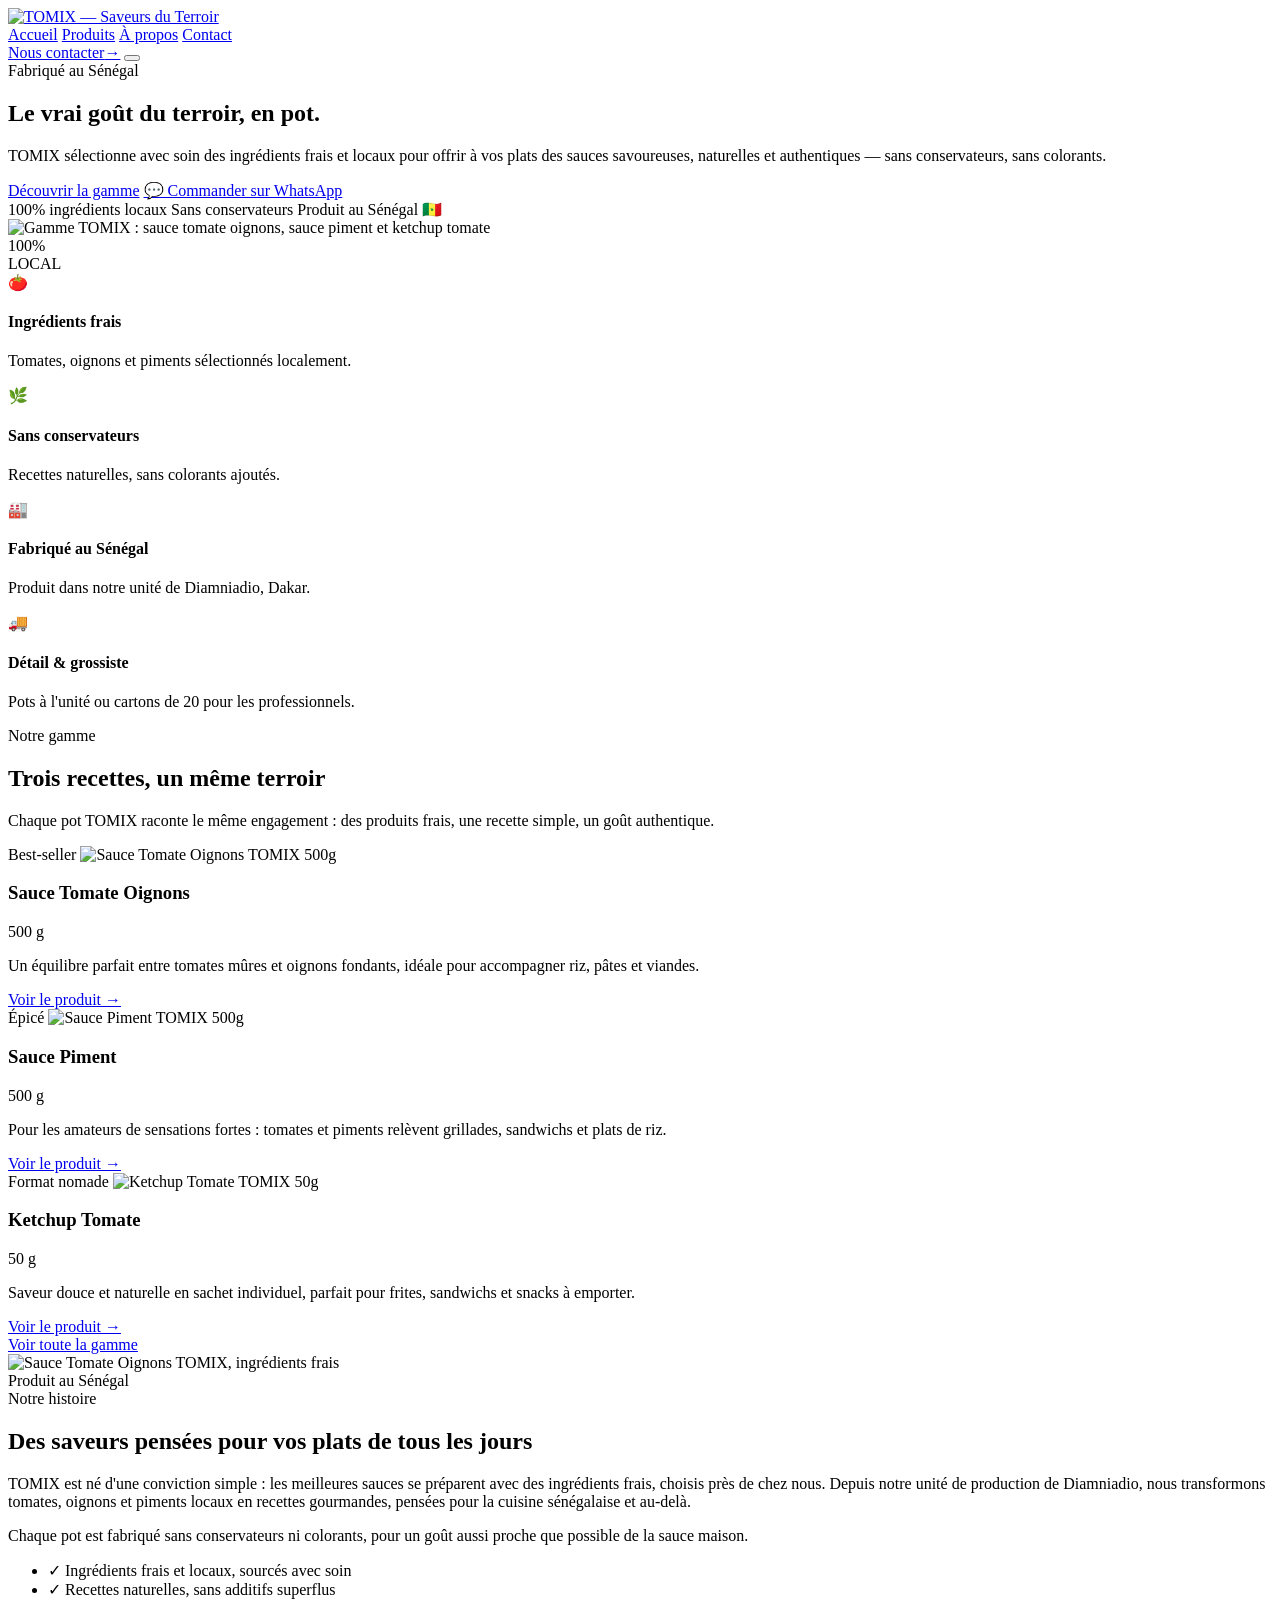
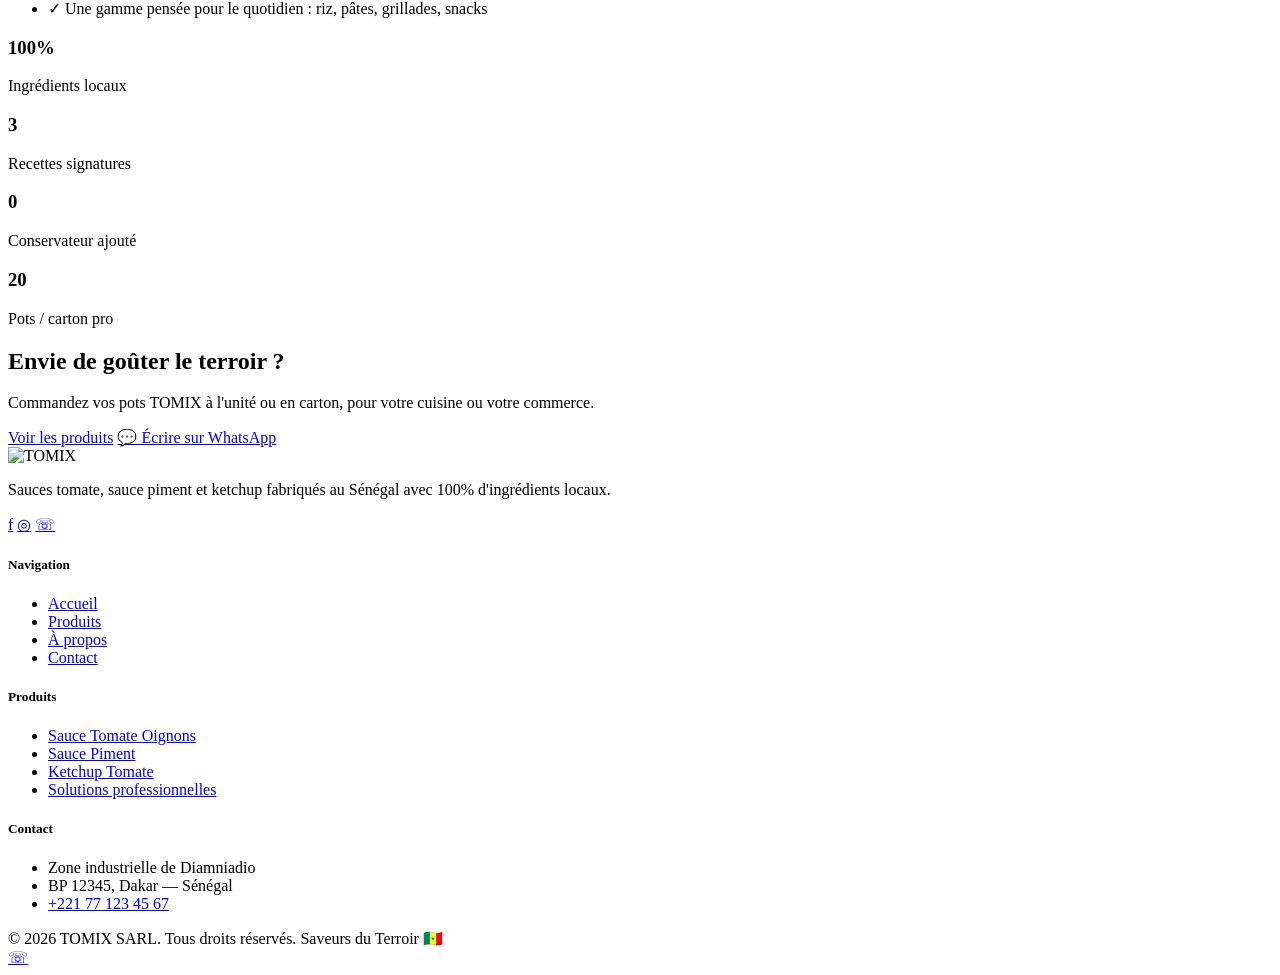
==== index.html @ 879a8680 "Add files via upload" ====
<!DOCTYPE html>
<html lang="fr">
<head>
<meta charset="UTF-8">
<meta name="viewport" content="width=device-width, initial-scale=1.0">
<title>TOMIX — Saveurs du Terroir | Sauces tomate & ketchup 100% locaux</title>
<meta name="description" content="TOMIX fabrique au Sénégal des sauces tomate oignons, sauces piment et ketchup 100% ingrédients locaux, sans conservateurs. Découvrez notre gamme.">
<link rel="icon" href="images/logo.jpg">
<link rel="stylesheet" href="css/style.css">
</head>
<body>

<header class="site-header">
  <div class="header-inner">
    <a href="index.html" class="brand">
      <img src="images/logo.jpg" alt="TOMIX — Saveurs du Terroir">
    </a>
    <nav class="main-nav">
      <a href="index.html" class="active">Accueil</a>
      <a href="produits.html">Produits</a>
      <a href="index.html#terroir">À propos</a>
      <a href="contact.html">Contact</a>
    </nav>
    <div class="header-cta">
      <a href="contact.html" class="btn btn-primary"><span class="long">Nous contacter</span><span aria-hidden="true">→</span></a>
      <button class="nav-toggle" aria-label="Ouvrir le menu" aria-expanded="false">
        <span></span><span></span><span></span>
      </button>
    </div>
  </div>
</header>

<!-- HERO -->
<section class="hero">
  <div class="container hero-inner">
    <div class="hero-text">
      <span class="eyebrow">Fabriqué au Sénégal</span>
      <h1>Le vrai goût du <span>terroir</span>, en pot.</h1>
      <p>TOMIX sélectionne avec soin des ingrédients frais et locaux pour offrir à vos plats des sauces savoureuses, naturelles et authentiques — sans conservateurs, sans colorants.</p>
      <div class="hero-actions">
        <a href="produits.html" class="btn btn-gold">Découvrir la gamme</a>
        <a href="https://wa.me/221771234567" target="_blank" rel="noopener" class="btn btn-outline">💬 Commander sur WhatsApp</a>
      </div>
      <div class="hero-badges">
        <span class="hero-badge"><span class="dot"></span>100% ingrédients locaux</span>
        <span class="hero-badge"><span class="dot"></span>Sans conservateurs</span>
        <span class="hero-badge"><span class="dot"></span>Produit au Sénégal 🇸🇳</span>
      </div>
    </div>
    <div class="hero-visual">
      <img src="images/gamme-produits.jpg" alt="Gamme TOMIX : sauce tomate oignons, sauce piment et ketchup tomate">
      <div class="hero-stamp">100%<br>LOCAL</div>
    </div>
  </div>
</section>

<div class="pattern-strip"></div>

<!-- ATOUTS -->
<section class="perks">
  <div class="container perks-grid">
    <div class="perk">
      <div class="icon">🍅</div>
      <h4>Ingrédients frais</h4>
      <p>Tomates, oignons et piments sélectionnés localement.</p>
    </div>
    <div class="perk">
      <div class="icon">🌿</div>
      <h4>Sans conservateurs</h4>
      <p>Recettes naturelles, sans colorants ajoutés.</p>
    </div>
    <div class="perk">
      <div class="icon">🏭</div>
      <h4>Fabriqué au Sénégal</h4>
      <p>Produit dans notre unité de Diamniadio, Dakar.</p>
    </div>
    <div class="perk">
      <div class="icon">🚚</div>
      <h4>Détail & grossiste</h4>
      <p>Pots à l'unité ou cartons de 20 pour les professionnels.</p>
    </div>
  </div>
</section>

<!-- GAMME (aperçu) -->
<section class="section" id="gamme">
  <div class="container">
    <div class="section-head">
      <span class="eyebrow">Notre gamme</span>
      <h2>Trois recettes, un même terroir</h2>
      <p>Chaque pot TOMIX raconte le même engagement : des produits frais, une recette simple, un goût authentique.</p>
    </div>

    <div class="product-preview-grid">
      <article class="pp-card">
        <div class="pp-media">
          <span class="pp-tag">Best-seller</span>
          <img src="images/sauce-oignons-lifestyle.jpg" alt="Sauce Tomate Oignons TOMIX 500g">
        </div>
        <div class="pp-body">
          <h3>Sauce Tomate Oignons</h3>
          <span class="weight">500 g</span>
          <p class="desc">Un équilibre parfait entre tomates mûres et oignons fondants, idéale pour accompagner riz, pâtes et viandes.</p>
          <a href="produits.html#tomate-oignons" class="pp-link">Voir le produit →</a>
        </div>
      </article>

      <article class="pp-card">
        <div class="pp-media">
          <span class="pp-tag">Épicé</span>
          <img src="images/sauce-piment-lifestyle.jpg" alt="Sauce Piment TOMIX 500g">
        </div>
        <div class="pp-body">
          <h3>Sauce Piment</h3>
          <span class="weight">500 g</span>
          <p class="desc">Pour les amateurs de sensations fortes : tomates et piments relèvent grillades, sandwichs et plats de riz.</p>
          <a href="produits.html#piment" class="pp-link">Voir le produit →</a>
        </div>
      </article>

      <article class="pp-card">
        <div class="pp-media">
          <span class="pp-tag">Format nomade</span>
          <img src="images/ketchup-lifestyle.jpg" alt="Ketchup Tomate TOMIX 50g">
        </div>
        <div class="pp-body">
          <h3>Ketchup Tomate</h3>
          <span class="weight">50 g</span>
          <p class="desc">Saveur douce et naturelle en sachet individuel, parfait pour frites, sandwichs et snacks à emporter.</p>
          <a href="produits.html#ketchup" class="pp-link">Voir le produit →</a>
        </div>
      </article>
    </div>

    <div class="center-cta">
      <a href="produits.html" class="btn btn-primary">Voir toute la gamme</a>
    </div>
  </div>
</section>

<!-- TERROIR / A PROPOS -->
<section class="section on-sand" id="terroir">
  <div class="container terroir">
    <div class="terroir-media">
      <img src="images/sauce-oignons-lifestyle.jpg" alt="Sauce Tomate Oignons TOMIX, ingrédients frais">
      <div class="flag-chip">
        <span class="flagbar"><span></span><span></span><span></span></span>
        Produit au Sénégal
      </div>
    </div>
    <div class="terroir-text">
      <span class="eyebrow">Notre histoire</span>
      <h2>Des saveurs pensées pour vos plats de tous les jours</h2>
      <p>TOMIX est né d'une conviction simple : les meilleures sauces se préparent avec des ingrédients frais, choisis près de chez nous. Depuis notre unité de production de Diamniadio, nous transformons tomates, oignons et piments locaux en recettes gourmandes, pensées pour la cuisine sénégalaise et au-delà.</p>
      <p>Chaque pot est fabriqué sans conservateurs ni colorants, pour un goût aussi proche que possible de la sauce maison.</p>
      <ul class="terroir-list">
        <li><span class="mark">✓</span> Ingrédients frais et locaux, sourcés avec soin</li>
        <li><span class="mark">✓</span> Recettes naturelles, sans additifs superflus</li>
        <li><span class="mark">✓</span> Une gamme pensée pour le quotidien : riz, pâtes, grillades, snacks</li>
      </ul>
    </div>
  </div>
</section>

<!-- CHIFFRES -->
<section class="section on-dark">
  <div class="container">
    <div class="stats-grid">
      <div class="stat"><h3>100%</h3><p>Ingrédients locaux</p></div>
      <div class="stat"><h3>3</h3><p>Recettes signatures</p></div>
      <div class="stat"><h3>0</h3><p>Conservateur ajouté</p></div>
      <div class="stat"><h3>20</h3><p>Pots / carton pro</p></div>
    </div>
  </div>
</section>

<div class="pattern-strip thin"></div>

<!-- CTA FINAL -->
<section class="final-cta">
  <div class="container">
    <h2>Envie de goûter le terroir ?</h2>
    <p>Commandez vos pots TOMIX à l'unité ou en carton, pour votre cuisine ou votre commerce.</p>
    <div class="actions">
      <a href="produits.html" class="btn btn-gold">Voir les produits</a>
      <a href="https://wa.me/221771234567" target="_blank" rel="noopener" class="btn btn-outline">💬 Écrire sur WhatsApp</a>
    </div>
  </div>
</section>

<footer class="site-footer">
  <div class="container">
    <div class="footer-grid">
      <div class="footer-brand">
        <img src="images/logo.jpg" alt="TOMIX">
        <p>Sauces tomate, sauce piment et ketchup fabriqués au Sénégal avec 100% d'ingrédients locaux.</p>
        <div class="footer-social">
          <a href="#" aria-label="Facebook">f</a>
          <a href="#" aria-label="Instagram">◎</a>
          <a href="https://wa.me/221771234567" target="_blank" rel="noopener" aria-label="WhatsApp">☏</a>
        </div>
      </div>
      <div class="footer-col">
        <h5>Navigation</h5>
        <ul>
          <li><a href="index.html">Accueil</a></li>
          <li><a href="produits.html">Produits</a></li>
          <li><a href="index.html#terroir">À propos</a></li>
          <li><a href="contact.html">Contact</a></li>
        </ul>
      </div>
      <div class="footer-col">
        <h5>Produits</h5>
        <ul>
          <li><a href="produits.html#tomate-oignons">Sauce Tomate Oignons</a></li>
          <li><a href="produits.html#piment">Sauce Piment</a></li>
          <li><a href="produits.html#ketchup">Ketchup Tomate</a></li>
          <li><a href="produits.html#pro">Solutions professionnelles</a></li>
        </ul>
      </div>
      <div class="footer-col">
        <h5>Contact</h5>
        <ul>
          <li>Zone industrielle de Diamniadio</li>
          <li>BP 12345, Dakar — Sénégal</li>
          <li><a href="tel:+221771234567">+221 77 123 45 67</a></li>
        </ul>
      </div>
    </div>
    <div class="footer-bottom">
      <span>© 2026 TOMIX SARL. Tous droits réservés.</span>
      <span>Saveurs du Terroir 🇸🇳</span>
    </div>
  </div>
</footer>

<a href="https://wa.me/221771234567" target="_blank" rel="noopener" class="whatsapp-float" aria-label="Contacter TOMIX sur WhatsApp">☏</a>

<script src="js/script.js"></script>
</body>
</html>
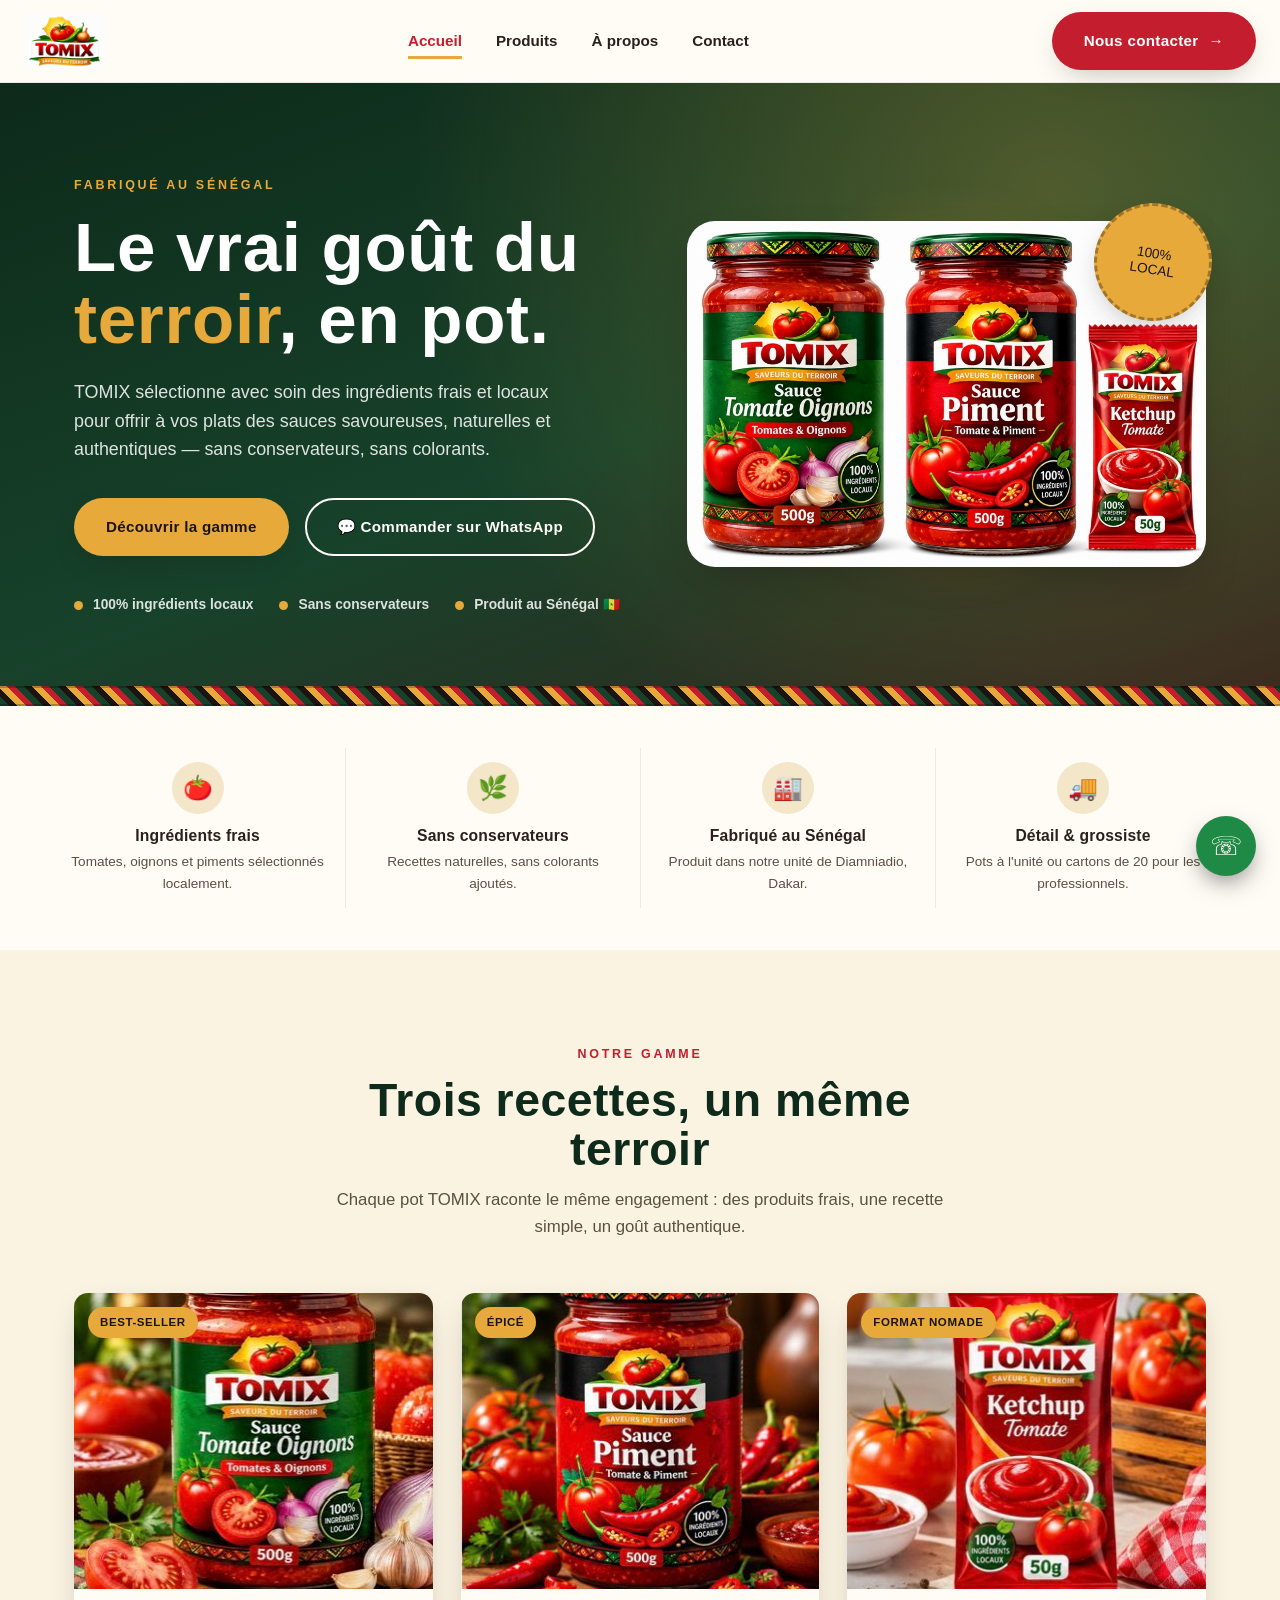
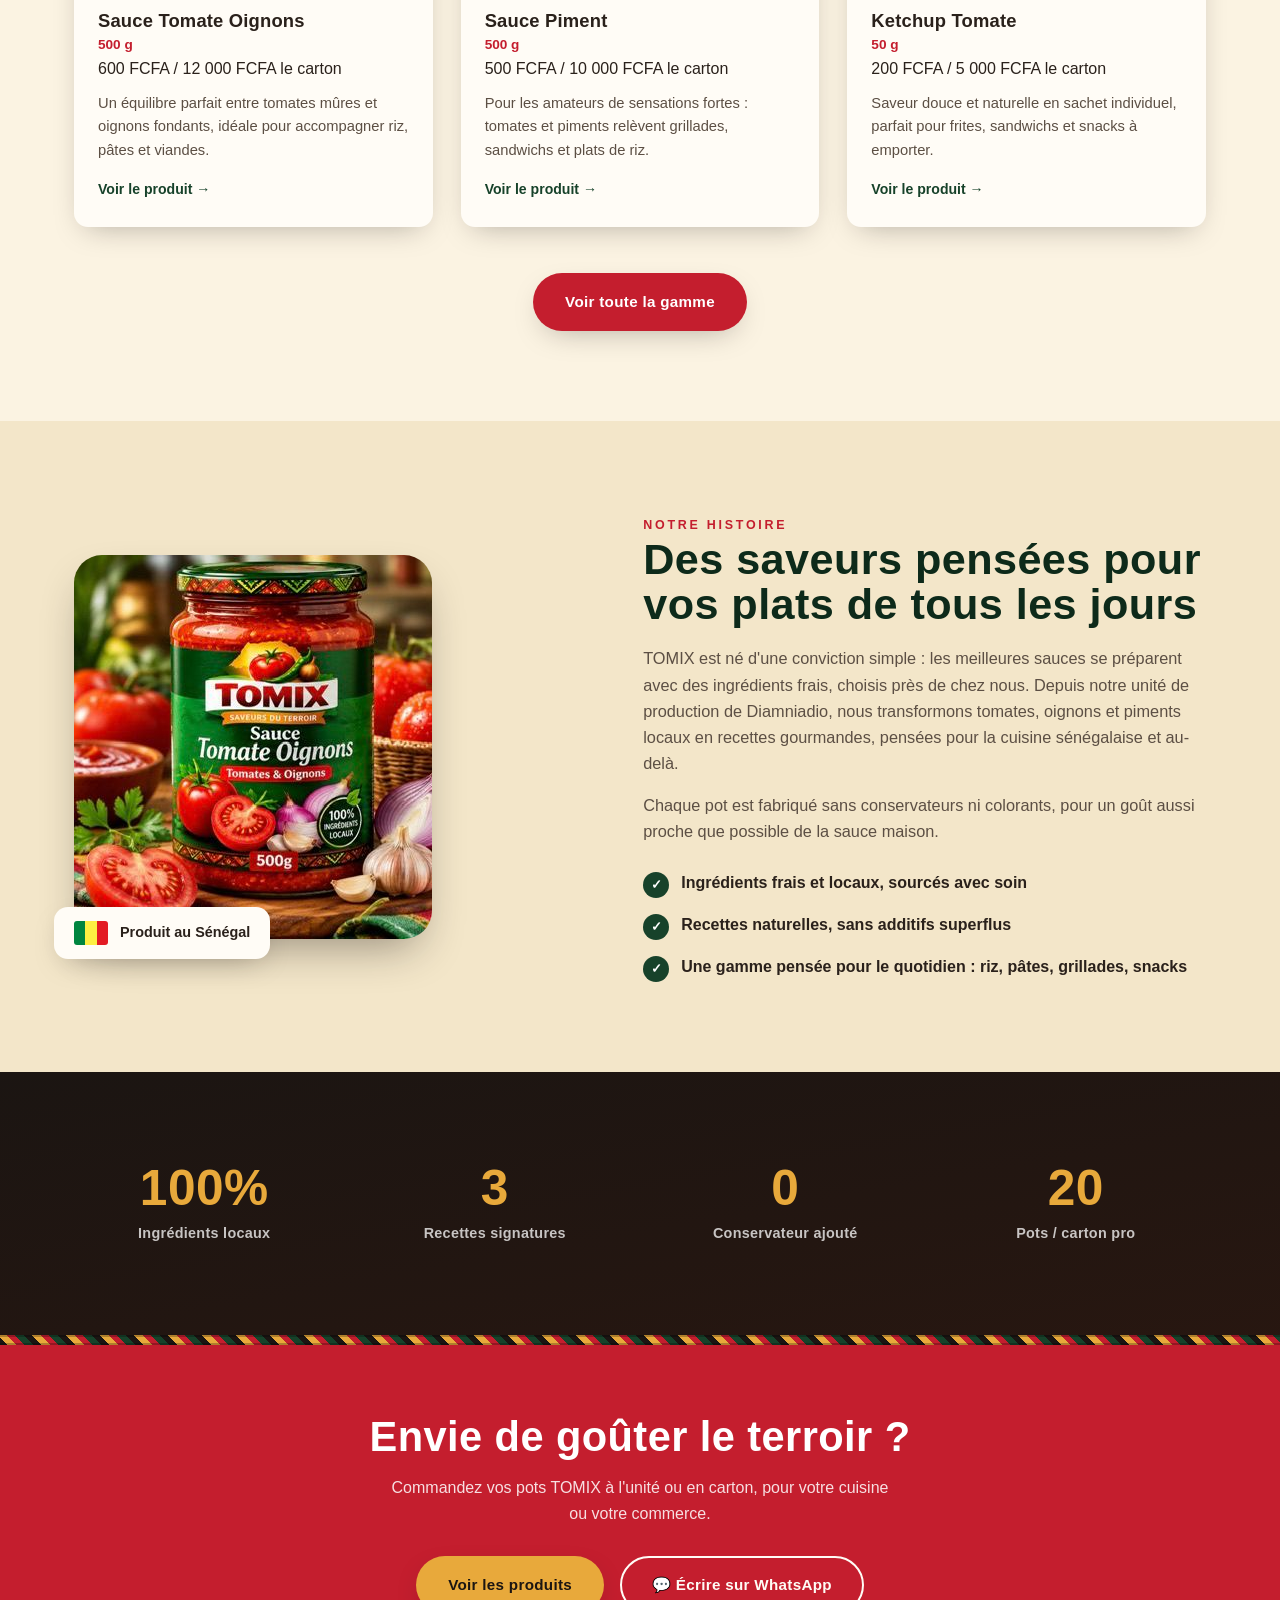
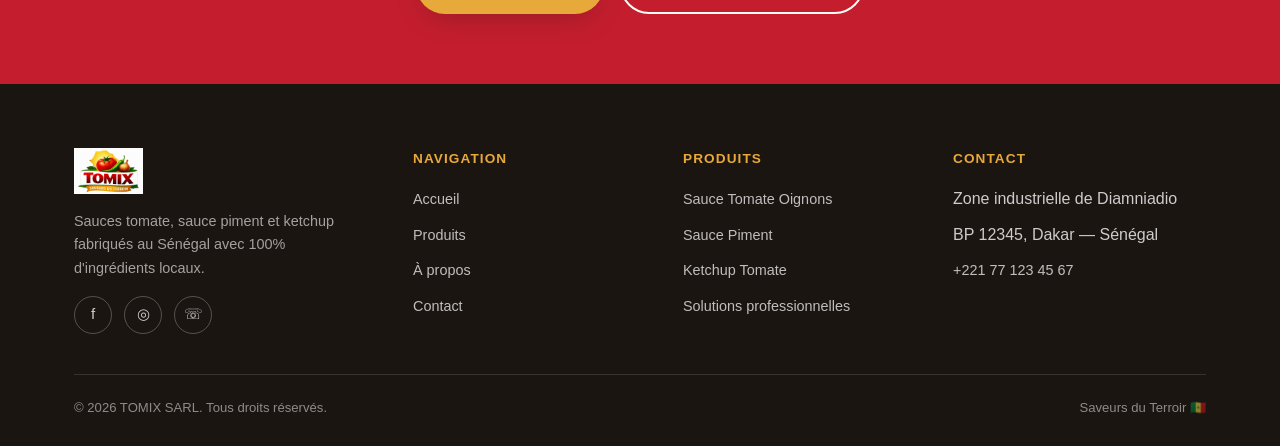
==== commit f209954c: "Update index.html" ====
--- a/index.html
+++ b/index.html
@@ -100,6 +100,7 @@
         <div class="pp-body">
           <h3>Sauce Tomate Oignons</h3>
           <span class="weight">500 g</span>
+          <span class="price">600 FCFA / 12 000 FCFA le carton</span>
           <p class="desc">Un équilibre parfait entre tomates mûres et oignons fondants, idéale pour accompagner riz, pâtes et viandes.</p>
           <a href="produits.html#tomate-oignons" class="pp-link">Voir le produit →</a>
         </div>
@@ -113,6 +114,7 @@
         <div class="pp-body">
           <h3>Sauce Piment</h3>
           <span class="weight">500 g</span>
+          <span class="price">500 FCFA / 10 000 FCFA le carton</span>
           <p class="desc">Pour les amateurs de sensations fortes : tomates et piments relèvent grillades, sandwichs et plats de riz.</p>
           <a href="produits.html#piment" class="pp-link">Voir le produit →</a>
         </div>
@@ -126,6 +128,7 @@
         <div class="pp-body">
           <h3>Ketchup Tomate</h3>
           <span class="weight">50 g</span>
+          <span class="price">200 FCFA / 5 000 FCFA le carton</span>
           <p class="desc">Saveur douce et naturelle en sachet individuel, parfait pour frites, sandwichs et snacks à emporter.</p>
           <a href="produits.html#ketchup" class="pp-link">Voir le produit →</a>
         </div>
--- a/css/style.css
+++ b/css/style.css
@@ -0,0 +1,795 @@
+/* =========================================================
+   TOMIX — Saveurs du Terroir
+   Feuille de style principale
+   ========================================================= */
+
+@import url('https://fonts.googleapis.com/css2?family=Anton&family=Work+Sans:ital,wght@0,400;0,500;0,600;0,700;0,800;1,400&display=swap');
+
+:root {
+  /* Palette — puisée dans les emballages TOMIX */
+  --tomix-red: #C41E2E;
+  --tomix-red-dark: #7E1019;
+  --tomix-red-darker: #530B11;
+  --tomix-green: #17422A;
+  --tomix-green-dark: #0D2A1A;
+  --tomix-green-light: #2B6B44;
+  --tomix-gold: #E8A93B;
+  --tomix-gold-dark: #C4841D;
+  --tomix-black: #1B1512;
+  --cream: #FBF3E2;
+  --sand: #F3E6C9;
+  --paper: #FFFCF6;
+  --ink: #2A211B;
+  --ink-soft: #5C4F44;
+
+  --font-display: 'Anton', 'Arial Narrow', sans-serif;
+  --font-body: 'Work Sans', -apple-system, BlinkMacSystemFont, sans-serif;
+
+  --radius-sm: 6px;
+  --radius-md: 14px;
+  --radius-lg: 28px;
+
+  --shadow-soft: 0 10px 30px -12px rgba(27, 21, 18, 0.35);
+  --shadow-lift: 0 20px 45px -15px rgba(27, 21, 18, 0.45);
+}
+
+* { margin: 0; padding: 0; box-sizing: border-box; }
+
+html { scroll-behavior: smooth; }
+
+body {
+  font-family: var(--font-body);
+  color: var(--ink);
+  background: var(--cream);
+  line-height: 1.6;
+  overflow-x: hidden;
+}
+
+img { max-width: 100%; display: block; }
+
+a { color: inherit; text-decoration: none; }
+
+ul { list-style: none; }
+
+.container {
+  width: 100%;
+  max-width: 1180px;
+  margin: 0 auto;
+  padding: 0 24px;
+}
+
+h1, h2, h3, h4 {
+  font-family: var(--font-display);
+  letter-spacing: 0.01em;
+  line-height: 1.05;
+  color: var(--tomix-green-dark);
+}
+
+.eyebrow {
+  font-family: var(--font-body);
+  font-weight: 800;
+  font-size: 0.78rem;
+  letter-spacing: 0.22em;
+  text-transform: uppercase;
+  color: var(--tomix-red);
+}
+
+.section-head {
+  text-align: center;
+  max-width: 620px;
+  margin: 0 auto 52px;
+}
+.section-head h2 { font-size: clamp(2rem, 4vw, 2.9rem); margin-top: 10px; }
+.section-head p { margin-top: 14px; color: var(--ink-soft); font-size: 1.05rem; }
+
+/* =========================================================
+   Motif "wax" — signature graphique répétée du losange
+   ========================================================= */
+.pattern-strip {
+  height: 20px;
+  width: 100%;
+  background:
+    repeating-linear-gradient(45deg,
+      var(--tomix-gold) 0 6px,
+      var(--tomix-red) 6px 12px,
+      var(--tomix-green) 12px 18px,
+      var(--tomix-black) 18px 24px);
+  background-size: 34px 34px;
+  border-top: 2px solid rgba(0,0,0,.25);
+  border-bottom: 2px solid rgba(0,0,0,.25);
+}
+.pattern-strip.thin { height: 10px; }
+
+/* =========================================================
+   Boutons
+   ========================================================= */
+.btn {
+  display: inline-flex;
+  align-items: center;
+  gap: 10px;
+  padding: 15px 30px;
+  border-radius: 999px;
+  font-weight: 700;
+  font-size: 0.95rem;
+  letter-spacing: 0.02em;
+  border: 2px solid transparent;
+  cursor: pointer;
+  transition: transform .18s ease, box-shadow .18s ease, background .18s ease, color .18s ease;
+  white-space: nowrap;
+}
+.btn:hover { transform: translateY(-3px); }
+
+.btn-primary {
+  background: var(--tomix-red);
+  color: #fff;
+  box-shadow: var(--shadow-soft);
+}
+.btn-primary:hover { background: var(--tomix-red-dark); box-shadow: var(--shadow-lift); }
+
+.btn-gold {
+  background: var(--tomix-gold);
+  color: var(--tomix-black);
+  box-shadow: var(--shadow-soft);
+}
+.btn-gold:hover { background: var(--tomix-gold-dark); box-shadow: var(--shadow-lift); }
+
+.btn-outline {
+  background: transparent;
+  border-color: currentColor;
+  color: var(--paper);
+}
+.btn-outline:hover { background: rgba(255,255,255,.12); }
+
+.btn-outline-dark {
+  background: transparent;
+  border-color: var(--tomix-green);
+  color: var(--tomix-green);
+}
+.btn-outline-dark:hover { background: var(--tomix-green); color: #fff; }
+
+.btn-whatsapp {
+  background: #1F8A45;
+  color: #fff;
+}
+.btn-whatsapp:hover { background: #166A34; }
+
+/* =========================================================
+   Header
+   ========================================================= */
+.site-header {
+  position: sticky;
+  top: 0;
+  z-index: 100;
+  background: var(--paper);
+  border-bottom: 1px solid rgba(27,21,18,.08);
+}
+.header-inner {
+  display: flex;
+  align-items: center;
+  justify-content: space-between;
+  padding: 12px 24px;
+  gap: 20px;
+}
+.brand {
+  display: flex;
+  align-items: center;
+  gap: 10px;
+}
+.brand img { height: 54px; width: auto; }
+
+.main-nav {
+  display: flex;
+  align-items: center;
+  gap: 34px;
+}
+.main-nav a {
+  font-weight: 600;
+  font-size: 0.95rem;
+  color: var(--ink);
+  position: relative;
+  padding: 6px 0;
+}
+.main-nav a::after {
+  content: "";
+  position: absolute;
+  left: 0; bottom: 0;
+  width: 0%;
+  height: 3px;
+  background: var(--tomix-gold);
+  transition: width .2s ease;
+}
+.main-nav a:hover::after,
+.main-nav a.active::after { width: 100%; }
+.main-nav a.active { color: var(--tomix-red); }
+
+.header-cta { display: flex; align-items: center; gap: 14px; }
+
+.nav-toggle {
+  display: none;
+  flex-direction: column;
+  gap: 5px;
+  background: none;
+  border: none;
+  cursor: pointer;
+  padding: 6px;
+}
+.nav-toggle span {
+  width: 26px;
+  height: 3px;
+  background: var(--tomix-green-dark);
+  border-radius: 3px;
+}
+
+/* =========================================================
+   Hero (Accueil)
+   ========================================================= */
+.hero {
+  position: relative;
+  background:
+    radial-gradient(circle at 82% 18%, rgba(232,169,59,.28), transparent 55%),
+    linear-gradient(160deg, var(--tomix-green-dark) 0%, var(--tomix-green) 55%, var(--tomix-red-darker) 145%);
+  color: var(--paper);
+  overflow: hidden;
+}
+.hero-inner {
+  display: grid;
+  grid-template-columns: 1.05fr 0.95fr;
+  align-items: center;
+  gap: 40px;
+  padding: 88px 24px 70px;
+}
+.hero-text .eyebrow { color: var(--tomix-gold); }
+.hero-text h1 {
+  font-size: clamp(2.6rem, 5.4vw, 4.4rem);
+  color: #fff;
+  margin: 14px 0 22px;
+}
+.hero-text h1 span { color: var(--tomix-gold); }
+.hero-text p {
+  font-size: 1.12rem;
+  color: rgba(255,255,255,.86);
+  max-width: 480px;
+  margin-bottom: 34px;
+}
+.hero-actions { display: flex; flex-wrap: wrap; gap: 16px; margin-bottom: 38px; }
+
+.hero-badges {
+  display: flex;
+  gap: 26px;
+  flex-wrap: wrap;
+}
+.hero-badge {
+  display: flex;
+  align-items: center;
+  gap: 10px;
+  font-size: 0.86rem;
+  font-weight: 600;
+  color: rgba(255,255,255,.85);
+}
+.hero-badge .dot {
+  width: 9px; height: 9px; border-radius: 50%;
+  background: var(--tomix-gold);
+  flex-shrink: 0;
+}
+
+.hero-visual {
+  position: relative;
+  display: flex;
+  justify-content: center;
+  align-items: center;
+}
+.hero-visual::before {
+  content: "";
+  position: absolute;
+  width: 420px; height: 420px;
+  max-width: 90%;
+  background: radial-gradient(circle, rgba(232,169,59,.35), transparent 70%);
+  filter: blur(10px);
+}
+.hero-visual img {
+  position: relative;
+  border-radius: var(--radius-lg);
+  box-shadow: var(--shadow-lift);
+  max-width: 100%;
+}
+.hero-stamp {
+  position: absolute;
+  top: -18px;
+  right: -6px;
+  width: 118px; height: 118px;
+  border-radius: 50%;
+  background: var(--tomix-gold);
+  color: var(--tomix-black);
+  display: flex;
+  align-items: center;
+  justify-content: center;
+  text-align: center;
+  font-family: var(--font-display);
+  font-size: 0.85rem;
+  line-height: 1.15;
+  transform: rotate(9deg);
+  box-shadow: var(--shadow-soft);
+  border: 3px dashed rgba(27,21,18,.35);
+  padding: 8px;
+}
+
+/* =========================================================
+   Bandeau "atouts"
+   ========================================================= */
+.perks {
+  background: var(--paper);
+}
+.perks-grid {
+  display: grid;
+  grid-template-columns: repeat(4, 1fr);
+  gap: 0;
+  padding: 42px 0;
+}
+.perk {
+  text-align: center;
+  padding: 14px 18px;
+  border-left: 1px solid rgba(27,21,18,.08);
+}
+.perk:first-child { border-left: none; }
+.perk .icon {
+  width: 52px; height: 52px;
+  margin: 0 auto 14px;
+  border-radius: 50%;
+  background: var(--sand);
+  display: flex; align-items: center; justify-content: center;
+  font-size: 1.5rem;
+}
+.perk h4 { font-family: var(--font-body); font-weight: 700; font-size: 0.98rem; color: var(--ink); }
+.perk p { font-size: 0.85rem; color: var(--ink-soft); margin-top: 6px; }
+
+/* =========================================================
+   Section gamme (aperçu accueil)
+   ========================================================= */
+.section { padding: 90px 0; }
+.section.on-sand { background: var(--sand); }
+.section.on-dark {
+  background: linear-gradient(170deg, var(--tomix-black) 0%, #2a1710 120%);
+  color: var(--paper);
+}
+.section.on-dark h2 { color: #fff; }
+.section.on-dark .section-head p { color: rgba(255,255,255,.7); }
+
+.product-preview-grid {
+  display: grid;
+  grid-template-columns: repeat(3, 1fr);
+  gap: 28px;
+}
+.pp-card {
+  background: var(--paper);
+  border-radius: var(--radius-md);
+  overflow: hidden;
+  box-shadow: var(--shadow-soft);
+  transition: transform .25s ease, box-shadow .25s ease;
+  display: flex;
+  flex-direction: column;
+}
+.pp-card:hover { transform: translateY(-8px); box-shadow: var(--shadow-lift); }
+.pp-media {
+  position: relative;
+  aspect-ratio: 4/3.3;
+  overflow: hidden;
+  background: var(--sand);
+}
+.pp-media img { width: 100%; height: 100%; object-fit: cover; }
+.pp-tag {
+  position: absolute;
+  top: 14px; left: 14px;
+  background: var(--tomix-gold);
+  color: var(--tomix-black);
+  font-weight: 800;
+  font-size: 0.72rem;
+  letter-spacing: .05em;
+  text-transform: uppercase;
+  padding: 6px 12px;
+  border-radius: 999px;
+}
+.pp-body { padding: 22px 24px 26px; flex: 1; display: flex; flex-direction: column; }
+.pp-body h3 { font-family: var(--font-body); font-weight: 800; font-size: 1.15rem; color: var(--ink); }
+.pp-body .weight { color: var(--tomix-red); font-weight: 700; font-size: 0.85rem; margin-top: 4px; }
+.pp-body p.desc { color: var(--ink-soft); font-size: 0.92rem; margin: 10px 0 16px; flex: 1; }
+.pp-link {
+  font-weight: 700;
+  font-size: 0.88rem;
+  color: var(--tomix-green);
+  display: inline-flex;
+  align-items: center;
+  gap: 6px;
+}
+.pp-link:hover { color: var(--tomix-red); }
+
+.center-cta { text-align: center; margin-top: 46px; }
+
+/* =========================================================
+   Terroir / à propos strip (accueil)
+   ========================================================= */
+.terroir {
+  display: grid;
+  grid-template-columns: 0.95fr 1.05fr;
+  gap: 60px;
+  align-items: center;
+}
+.terroir-media {
+  position: relative;
+}
+.terroir-media img {
+  border-radius: var(--radius-lg);
+  box-shadow: var(--shadow-lift);
+}
+.terroir-media .flag-chip {
+  position: absolute;
+  bottom: -20px; left: -20px;
+  background: var(--paper);
+  color: var(--ink);
+  padding: 14px 20px;
+  border-radius: var(--radius-md);
+  box-shadow: var(--shadow-soft);
+  display: flex;
+  align-items: center;
+  gap: 12px;
+  font-weight: 700;
+  font-size: 0.9rem;
+}
+.flagbar { display: flex; width: 34px; height: 24px; border-radius: 3px; overflow: hidden; }
+.flagbar span { flex: 1; }
+.flagbar span:nth-child(1) { background: #00853F; }
+.flagbar span:nth-child(2) { background: #FDEF42; }
+.flagbar span:nth-child(3) { background: #E31B23; }
+
+.terroir-text h2 { font-size: clamp(2rem, 4vw, 2.7rem); margin-bottom: 18px; }
+.terroir-text p { color: var(--ink-soft); margin-bottom: 16px; font-size: 1.02rem; }
+.terroir-list { margin-top: 26px; display: flex; flex-direction: column; gap: 14px; }
+.terroir-list li {
+  display: flex;
+  gap: 12px;
+  align-items: flex-start;
+  font-weight: 600;
+  color: var(--ink);
+}
+.terroir-list li .mark {
+  width: 26px; height: 26px;
+  border-radius: 50%;
+  background: var(--tomix-green);
+  color: #fff;
+  flex-shrink: 0;
+  display: flex; align-items: center; justify-content: center;
+  font-size: 0.8rem;
+  margin-top: 2px;
+}
+
+/* =========================================================
+   Testimonials / chiffres (dark)
+   ========================================================= */
+.stats-grid {
+  display: grid;
+  grid-template-columns: repeat(4, 1fr);
+  gap: 30px;
+  text-align: center;
+}
+.stat h3 {
+  font-size: clamp(2.2rem, 4vw, 3.1rem);
+  color: var(--tomix-gold);
+}
+.stat p { color: rgba(255,255,255,.75); font-size: 0.9rem; margin-top: 8px; font-weight: 600; letter-spacing: .02em; }
+
+/* =========================================================
+   Page produits — cartes détaillées
+   ========================================================= */
+.page-banner {
+  background: linear-gradient(160deg, var(--tomix-green-dark), var(--tomix-green) 60%, var(--tomix-red-darker) 150%);
+  color: #fff;
+  padding: 70px 0 60px;
+  text-align: center;
+}
+.page-banner .eyebrow { color: var(--tomix-gold); }
+.page-banner h1 { color: #fff; font-size: clamp(2.3rem, 5vw, 3.4rem); margin-top: 12px; }
+.page-banner p { color: rgba(255,255,255,.82); max-width: 560px; margin: 16px auto 0; }
+
+.crumbs { font-size: 0.85rem; color: rgba(255,255,255,.7); margin-bottom: 18px; }
+.crumbs a { text-decoration: underline; }
+
+.product-detail {
+  display: grid;
+  grid-template-columns: 0.85fr 1.15fr;
+  gap: 54px;
+  align-items: center;
+  padding: 70px 0;
+  border-bottom: 1px dashed rgba(27,21,18,.18);
+}
+.product-detail:last-of-type { border-bottom: none; }
+.product-detail.reverse { grid-template-columns: 1.15fr 0.85fr; }
+.product-detail.reverse .pd-media { order: 2; }
+.product-detail.reverse .pd-info { order: 1; }
+
+.pd-media {
+  position: relative;
+  display: flex;
+  justify-content: center;
+}
+.pd-media img {
+  border-radius: var(--radius-lg);
+  box-shadow: var(--shadow-lift);
+  max-height: 420px;
+  object-fit: cover;
+}
+.pd-media .weight-stamp {
+  position: absolute;
+  bottom: -16px;
+  right: 24px;
+  background: var(--tomix-red);
+  color: #fff;
+  font-family: var(--font-display);
+  font-size: 1.05rem;
+  padding: 10px 18px;
+  border-radius: 999px;
+  box-shadow: var(--shadow-soft);
+}
+
+.pd-info .eyebrow { display: inline-block; margin-bottom: 10px; }
+.pd-info h2 { font-size: clamp(1.9rem, 3.5vw, 2.5rem); color: var(--tomix-green-dark); }
+.pd-info .subtitle { color: var(--tomix-red); font-weight: 700; margin: 8px 0 18px; }
+.pd-info p.lead { color: var(--ink-soft); font-size: 1.02rem; margin-bottom: 22px; }
+
+.pd-facts {
+  display: grid;
+  grid-template-columns: repeat(2, 1fr);
+  gap: 14px;
+  margin-bottom: 26px;
+}
+.pd-fact {
+  background: var(--sand);
+  border-radius: var(--radius-sm);
+  padding: 14px 16px;
+}
+.pd-fact span.label {
+  display: block;
+  font-size: 0.72rem;
+  text-transform: uppercase;
+  letter-spacing: .06em;
+  color: var(--ink-soft);
+  font-weight: 700;
+  margin-bottom: 4px;
+}
+.pd-fact span.value { font-weight: 700; color: var(--ink); }
+
+.pd-ingredients {
+  font-size: 0.92rem;
+  color: var(--ink-soft);
+  background: var(--paper);
+  border: 1px solid rgba(27,21,18,.1);
+  border-radius: var(--radius-sm);
+  padding: 14px 16px;
+  margin-bottom: 26px;
+}
+.pd-ingredients strong { color: var(--ink); display: block; margin-bottom: 4px; font-size: 0.85rem; text-transform: uppercase; letter-spacing: .04em; }
+
+.pd-actions { display: flex; flex-wrap: wrap; gap: 14px; }
+
+/* =========================================================
+   Section professionnels / grossistes
+   ========================================================= */
+.wholesale {
+  display: grid;
+  grid-template-columns: 1fr 1fr;
+  gap: 54px;
+  align-items: center;
+}
+.wholesale-media img { border-radius: var(--radius-lg); box-shadow: var(--shadow-lift); }
+.wholesale-text h2 { font-size: clamp(2rem, 4vw, 2.6rem); }
+.wholesale-text p.lead { color: var(--ink-soft); margin: 16px 0 26px; }
+
+.spec-table {
+  width: 100%;
+  border-collapse: collapse;
+  margin-bottom: 30px;
+  font-size: 0.92rem;
+}
+.spec-table th, .spec-table td {
+  text-align: left;
+  padding: 12px 10px;
+  border-bottom: 1px solid rgba(27,21,18,.12);
+}
+.spec-table th {
+  color: var(--ink-soft);
+  font-weight: 700;
+  text-transform: uppercase;
+  font-size: 0.72rem;
+  letter-spacing: .05em;
+}
+.spec-table td { font-weight: 600; color: var(--ink); }
+.spec-table tr:last-child td, .spec-table tr:last-child th { border-bottom: none; }
+
+/* =========================================================
+   CTA final
+   ========================================================= */
+.final-cta {
+  background: var(--tomix-red);
+  color: #fff;
+  text-align: center;
+  padding: 70px 24px;
+  position: relative;
+  overflow: hidden;
+}
+.final-cta h2 { color: #fff; font-size: clamp(1.9rem, 4vw, 2.6rem); margin-bottom: 16px; }
+.final-cta p { color: rgba(255,255,255,.86); max-width: 500px; margin: 0 auto 30px; }
+.final-cta .actions { display: flex; justify-content: center; gap: 16px; flex-wrap: wrap; }
+
+/* =========================================================
+   Formulaire contact
+   ========================================================= */
+.contact-wrap {
+  display: grid;
+  grid-template-columns: 0.95fr 1.05fr;
+  gap: 50px;
+}
+.contact-info { display: flex; flex-direction: column; gap: 26px; }
+.contact-item {
+  display: flex;
+  gap: 16px;
+  align-items: flex-start;
+  background: var(--paper);
+  padding: 20px;
+  border-radius: var(--radius-md);
+  box-shadow: var(--shadow-soft);
+}
+.contact-item .icon {
+  width: 44px; height: 44px; border-radius: 50%;
+  background: var(--tomix-green);
+  color: #fff;
+  display: flex; align-items: center; justify-content: center;
+  flex-shrink: 0;
+  font-size: 1.15rem;
+}
+.contact-item h4 { font-family: var(--font-body); font-size: 1rem; color: var(--ink); }
+.contact-item p, .contact-item a { color: var(--ink-soft); font-size: 0.92rem; }
+
+.contact-form {
+  background: var(--paper);
+  padding: 34px;
+  border-radius: var(--radius-md);
+  box-shadow: var(--shadow-soft);
+}
+.form-row { display: grid; grid-template-columns: 1fr 1fr; gap: 16px; }
+.field { margin-bottom: 18px; }
+.field label {
+  display: block;
+  font-size: 0.82rem;
+  font-weight: 700;
+  color: var(--ink);
+  margin-bottom: 7px;
+}
+.field input, .field textarea, .field select {
+  width: 100%;
+  padding: 12px 14px;
+  border: 1.5px solid rgba(27,21,18,.16);
+  border-radius: var(--radius-sm);
+  font-family: var(--font-body);
+  font-size: 0.94rem;
+  background: var(--cream);
+  color: var(--ink);
+}
+.field textarea { resize: vertical; min-height: 120px; }
+.field input:focus, .field textarea:focus, .field select:focus {
+  outline: none;
+  border-color: var(--tomix-gold);
+  box-shadow: 0 0 0 3px rgba(232,169,59,.25);
+}
+.form-note { font-size: 0.82rem; color: var(--ink-soft); margin-top: 10px; }
+
+/* =========================================================
+   Footer
+   ========================================================= */
+.site-footer {
+  background: var(--tomix-black);
+  color: rgba(255,255,255,.78);
+  padding: 64px 0 28px;
+}
+.footer-grid {
+  display: grid;
+  grid-template-columns: 1.3fr 1fr 1fr 1.1fr;
+  gap: 40px;
+  padding-bottom: 40px;
+}
+.footer-brand img { height: 46px; margin-bottom: 16px; }
+.footer-brand p { font-size: 0.9rem; color: rgba(255,255,255,.6); max-width: 260px; }
+.footer-col h5 {
+  font-family: var(--font-body);
+  font-size: 0.85rem;
+  text-transform: uppercase;
+  letter-spacing: .08em;
+  color: var(--tomix-gold);
+  margin-bottom: 16px;
+}
+.footer-col ul { display: flex; flex-direction: column; gap: 10px; }
+.footer-col a { font-size: 0.9rem; color: rgba(255,255,255,.72); }
+.footer-col a:hover { color: var(--tomix-gold); }
+.footer-social { display: flex; gap: 12px; margin-top: 16px; }
+.footer-social a {
+  width: 38px; height: 38px;
+  border-radius: 50%;
+  border: 1px solid rgba(255,255,255,.25);
+  display: flex; align-items: center; justify-content: center;
+  font-size: 0.95rem;
+}
+.footer-social a:hover { background: var(--tomix-gold); color: var(--tomix-black); border-color: var(--tomix-gold); }
+.footer-bottom {
+  border-top: 1px solid rgba(255,255,255,.12);
+  padding-top: 22px;
+  display: flex;
+  justify-content: space-between;
+  flex-wrap: wrap;
+  gap: 10px;
+  font-size: 0.82rem;
+  color: rgba(255,255,255,.5);
+}
+
+/* =========================================================
+   WhatsApp flottant
+   ========================================================= */
+.whatsapp-float {
+  position: fixed;
+  bottom: 24px;
+  right: 24px;
+  z-index: 200;
+  width: 60px; height: 60px;
+  border-radius: 50%;
+  background: #1F8A45;
+  color: #fff;
+  display: flex;
+  align-items: center;
+  justify-content: center;
+  font-size: 1.6rem;
+  box-shadow: 0 10px 25px -6px rgba(0,0,0,.5);
+  transition: transform .2s ease;
+}
+.whatsapp-float:hover { transform: scale(1.08); }
+
+/* =========================================================
+   Responsive
+   ========================================================= */
+@media (max-width: 980px) {
+  .hero-inner { grid-template-columns: 1fr; text-align: center; padding-top: 50px; }
+  .hero-text p { margin-left: auto; margin-right: auto; }
+  .hero-actions, .hero-badges { justify-content: center; }
+  .hero-visual { order: -1; }
+  .perks-grid { grid-template-columns: repeat(2, 1fr); }
+  .perk { border-left: none; border-top: 1px solid rgba(27,21,18,.08); padding-top: 24px; }
+  .perk:nth-child(1), .perk:nth-child(2) { border-top: none; }
+  .product-preview-grid { grid-template-columns: 1fr 1fr; }
+  .terroir { grid-template-columns: 1fr; }
+  .stats-grid { grid-template-columns: 1fr 1fr; gap: 40px 20px; }
+  .product-detail, .product-detail.reverse { grid-template-columns: 1fr; }
+  .product-detail.reverse .pd-media, .product-detail.reverse .pd-info { order: initial; }
+  .wholesale { grid-template-columns: 1fr; }
+  .contact-wrap { grid-template-columns: 1fr; }
+  .footer-grid { grid-template-columns: 1fr 1fr; }
+}
+
+@media (max-width: 720px) {
+  .main-nav {
+    display: none;
+    position: absolute;
+    top: 100%; left: 0; right: 0;
+    background: var(--paper);
+    flex-direction: column;
+    align-items: flex-start;
+    padding: 18px 24px 26px;
+    gap: 16px;
+    border-bottom: 1px solid rgba(27,21,18,.1);
+    box-shadow: var(--shadow-soft);
+  }
+  .main-nav.open { display: flex; }
+  .nav-toggle { display: flex; }
+  .header-cta .btn span.long { display: none; }
+  .product-preview-grid { grid-template-columns: 1fr; }
+  .form-row { grid-template-columns: 1fr; }
+  .footer-grid { grid-template-columns: 1fr; }
+}
+
+@media (prefers-reduced-motion: reduce) {
+  * { animation: none !important; transition: none !important; }
+}
